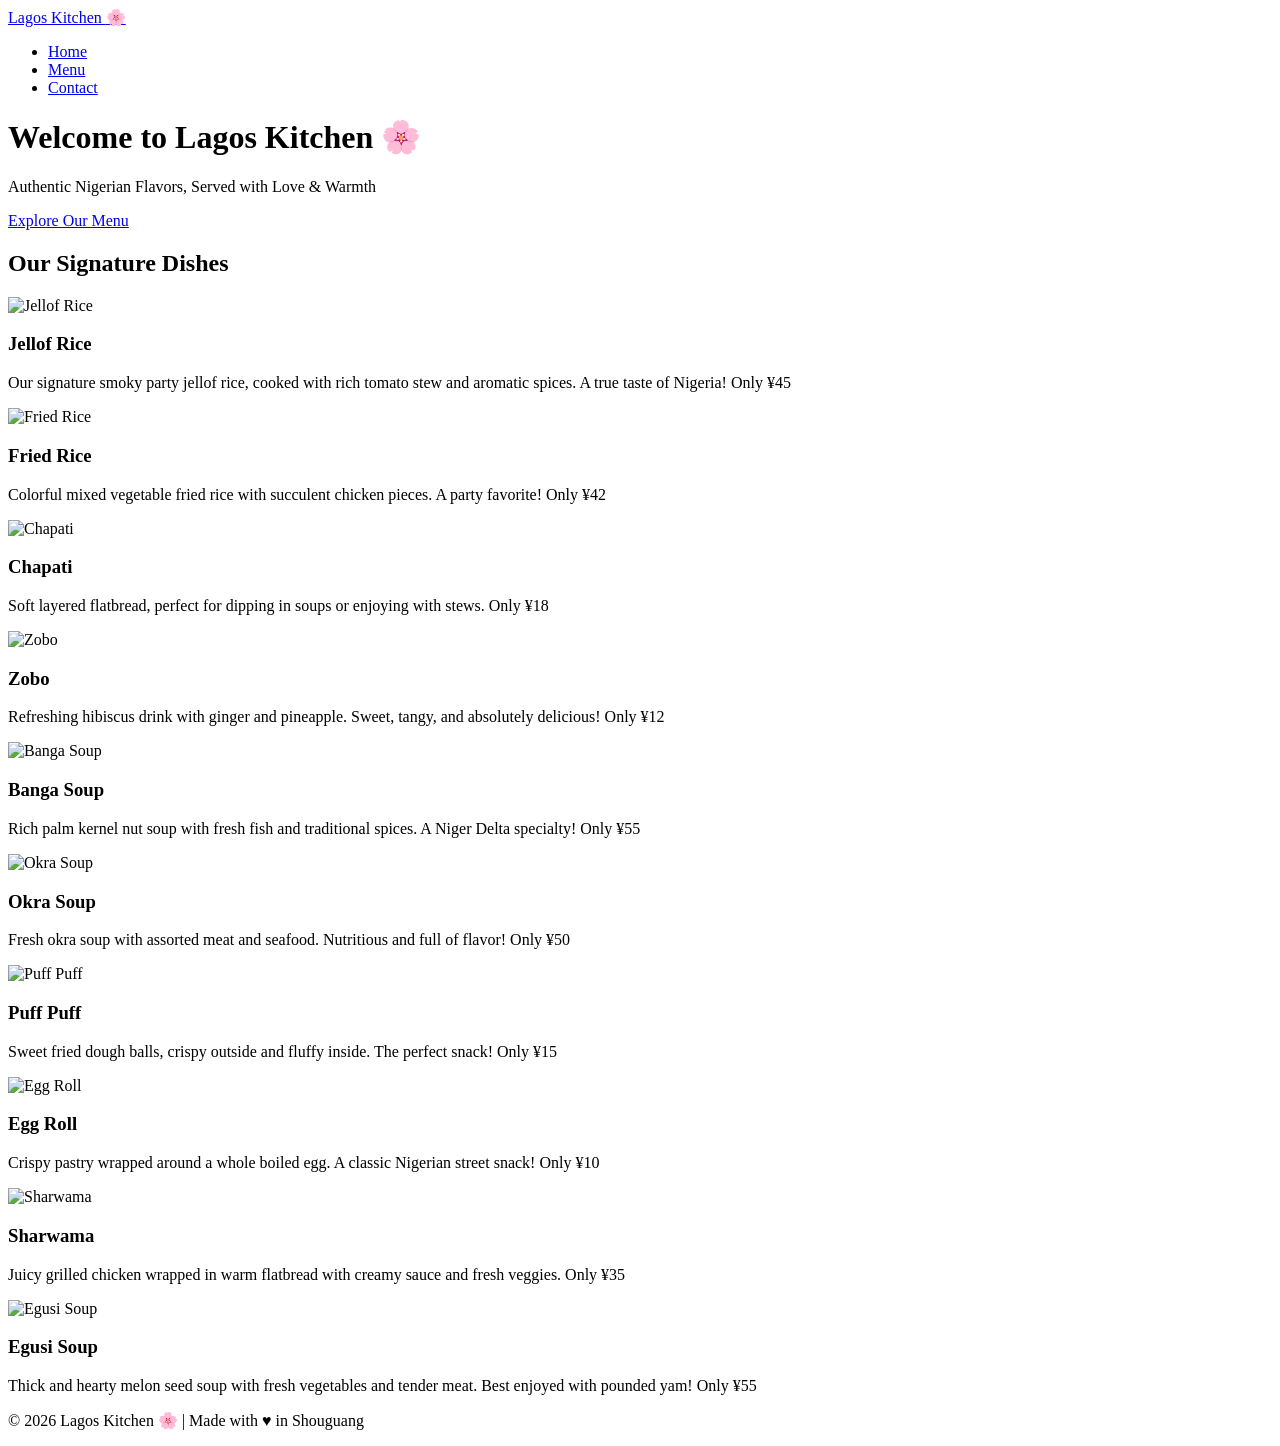
==== index.html @ d9ba74ca "index.html" ====
<!DOCTYPE html>
<html lang="en">
<head>
    <meta charset="UTF-8">
    <meta name="viewport" content="width=device-width, initial-scale=1.0">
    <title>Lagos Kitchen 🌸 | Home</title>
    <link rel="stylesheet" href="style.css">
</head>
<body>

    <nav class="navbar">
        <div class="nav-container">
            <a href="index.html" class="logo">Lagos Kitchen <span>🌸</span></a>
            <ul class="nav-links">
                <li><a href="index.html" class="active">Home</a></li>
                <li><a href="menu.html">Menu</a></li>
                <li><a href="contact.html">Contact</a></li>
            </ul>
        </div>
    </nav>

    <header class="hero">
        <div class="hero-content">
            <h1>Welcome to Lagos Kitchen 🌸</h1>
            <p>Authentic Nigerian Flavors, Served with Love & Warmth</p>
            <a href="menu.html" class="btn btn-primary">Explore Our Menu</a>
        </div>
    </header>

    <section class="section">
        <h2 class="section-title">Our Signature Dishes</h2>
        <div class="cards-grid">
            <div class="card">
                <div class="card-img"><img src="images/jollof.jpg" alt="Jellof Rice"></div>
                <div class="card-body">
                    <h3>Jellof Rice</h3>
                    <p>Our signature smoky party jellof rice, cooked with rich tomato stew and aromatic spices. A true taste of Nigeria! Only ¥45</p>
                </div>
            </div>
            <div class="card">
                <div class="card-img"><img src="images/fried-rice.jpg" alt="Fried Rice"></div>
                <div class="card-body">
                    <h3>Fried Rice</h3>
                    <p>Colorful mixed vegetable fried rice with succulent chicken pieces. A party favorite! Only ¥42</p>
                </div>
            </div>
            <div class="card">
                <div class="card-img"><img src="images/chapati.jpg" alt="Chapati"></div>
                <div class="card-body">
                    <h3>Chapati</h3>
                    <p>Soft layered flatbread, perfect for dipping in soups or enjoying with stews. Only ¥18</p>
                </div>
            </div>
            <div class="card">
                <div class="card-img"><img src="images/zobo.jpg" alt="Zobo"></div>
                <div class="card-body">
                    <h3>Zobo</h3>
                    <p>Refreshing hibiscus drink with ginger and pineapple. Sweet, tangy, and absolutely delicious! Only ¥12</p>
                </div>
            </div>
            <div class="card">
                <div class="card-img"><img src="images/banga.jpg" alt="Banga Soup"></div>
                <div class="card-body">
                    <h3>Banga Soup</h3>
                    <p>Rich palm kernel nut soup with fresh fish and traditional spices. A Niger Delta specialty! Only ¥55</p>
                </div>
            </div>
            <div class="card">
                <div class="card-img"><img src="images/okra.jpg" alt="Okra Soup"></div>
                <div class="card-body">
                    <h3>Okra Soup</h3>
                    <p>Fresh okra soup with assorted meat and seafood. Nutritious and full of flavor! Only ¥50</p>
                </div>
            </div>
            <div class="card">
                <div class="card-img"><img src="images/puff-puff.jpg" alt="Puff Puff"></div>
                <div class="card-body">
                    <h3>Puff Puff</h3>
                    <p>Sweet fried dough balls, crispy outside and fluffy inside. The perfect snack! Only ¥15</p>
                </div>
            </div>
            <div class="card">
                <div class="card-img"><img src="images/egg-roll.jpg" alt="Egg Roll"></div>
                <div class="card-body">
                    <h3>Egg Roll</h3>
                    <p>Crispy pastry wrapped around a whole boiled egg. A classic Nigerian street snack! Only ¥10</p>
                </div>
            </div>
            <div class="card">
                <div class="card-img"><img src="images/shawarma.jpg" alt="Sharwama"></div>
                <div class="card-body">
                    <h3>Sharwama</h3>
                    <p>Juicy grilled chicken wrapped in warm flatbread with creamy sauce and fresh veggies. Only ¥35</p>
                </div>
            </div>
            <div class="card">
                <div class="card-img"><img src="images/egusi.jpg" alt="Egusi Soup"></div>
                <div class="card-body">
                    <h3>Egusi Soup</h3>
                    <p>Thick and hearty melon seed soup with fresh vegetables and tender meat. Best enjoyed with pounded yam! Only ¥55</p>
                </div>
            </div>
        </div>
    </section>

    <footer class="footer">
        <p>© 2026 Lagos Kitchen 🌸 | Made with <span class="heart">♥</span> in Shouguang</p>
    </footer>

</body>
</html>
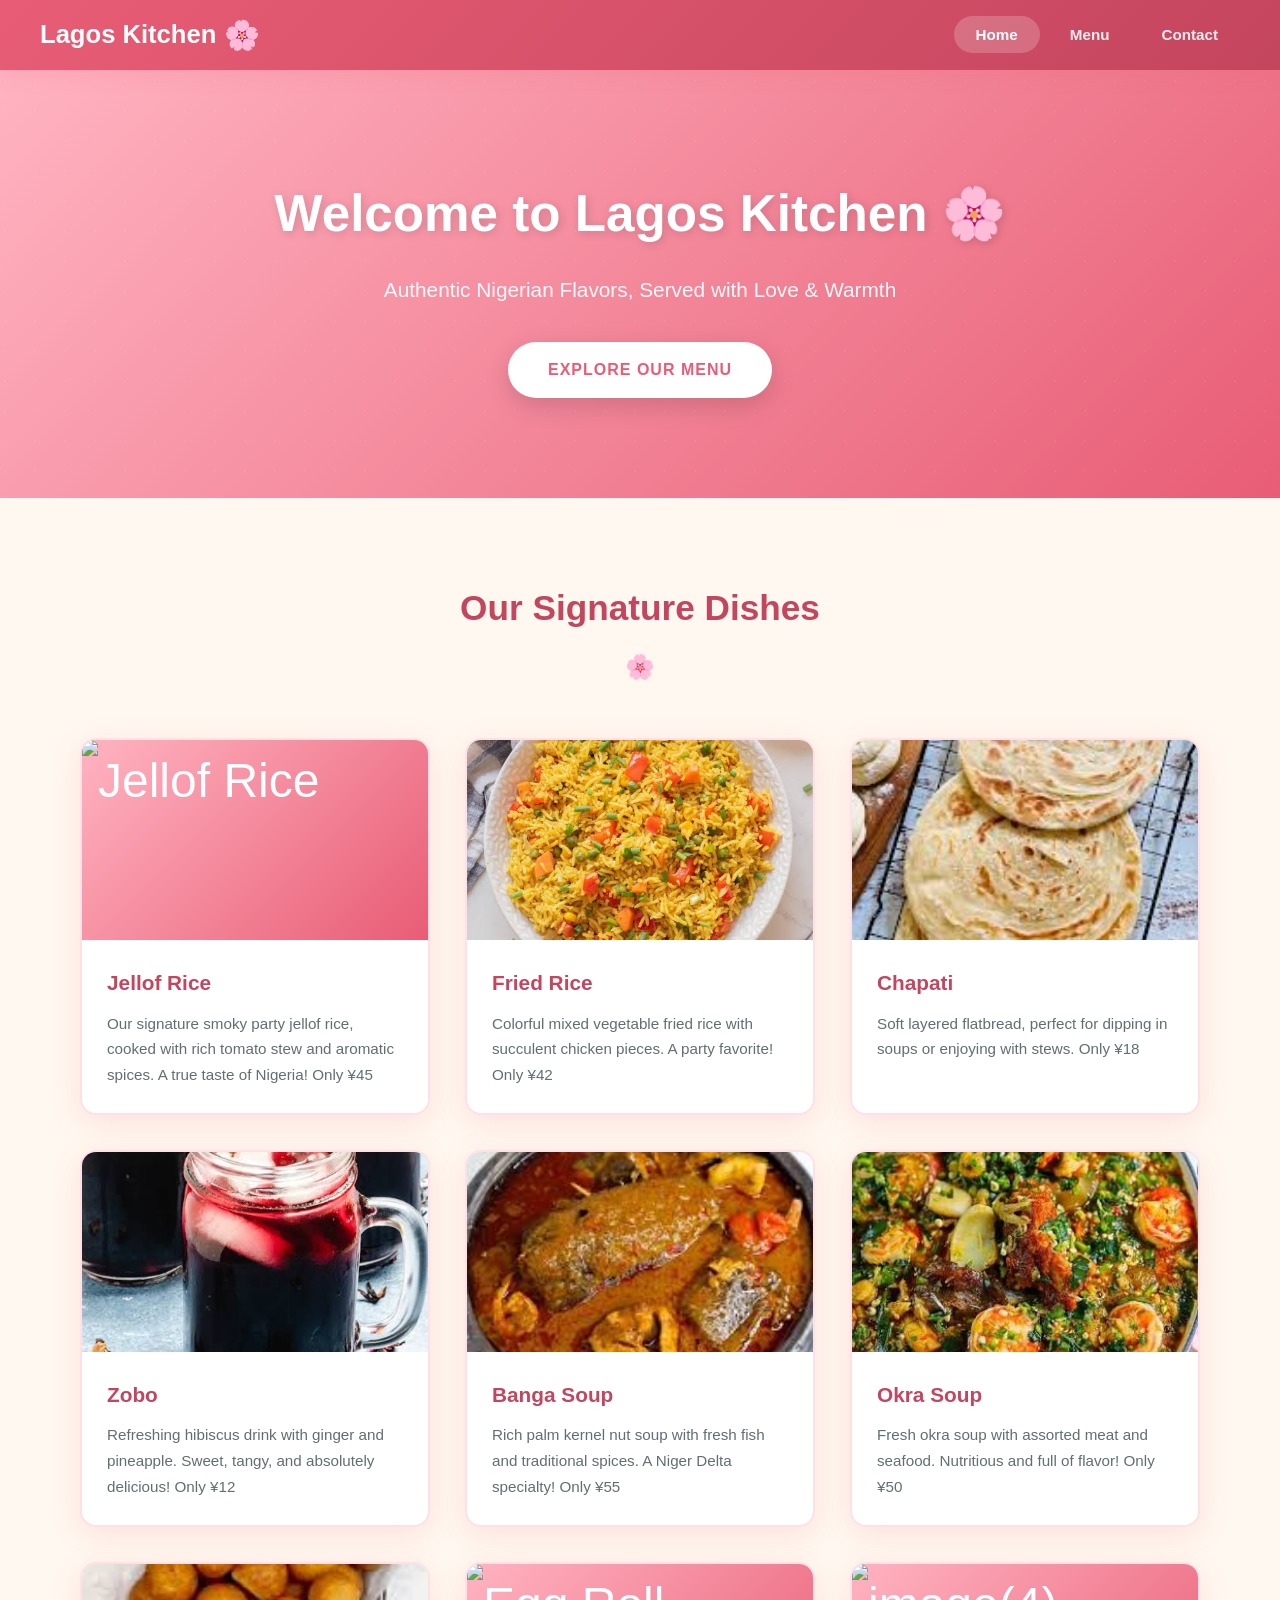
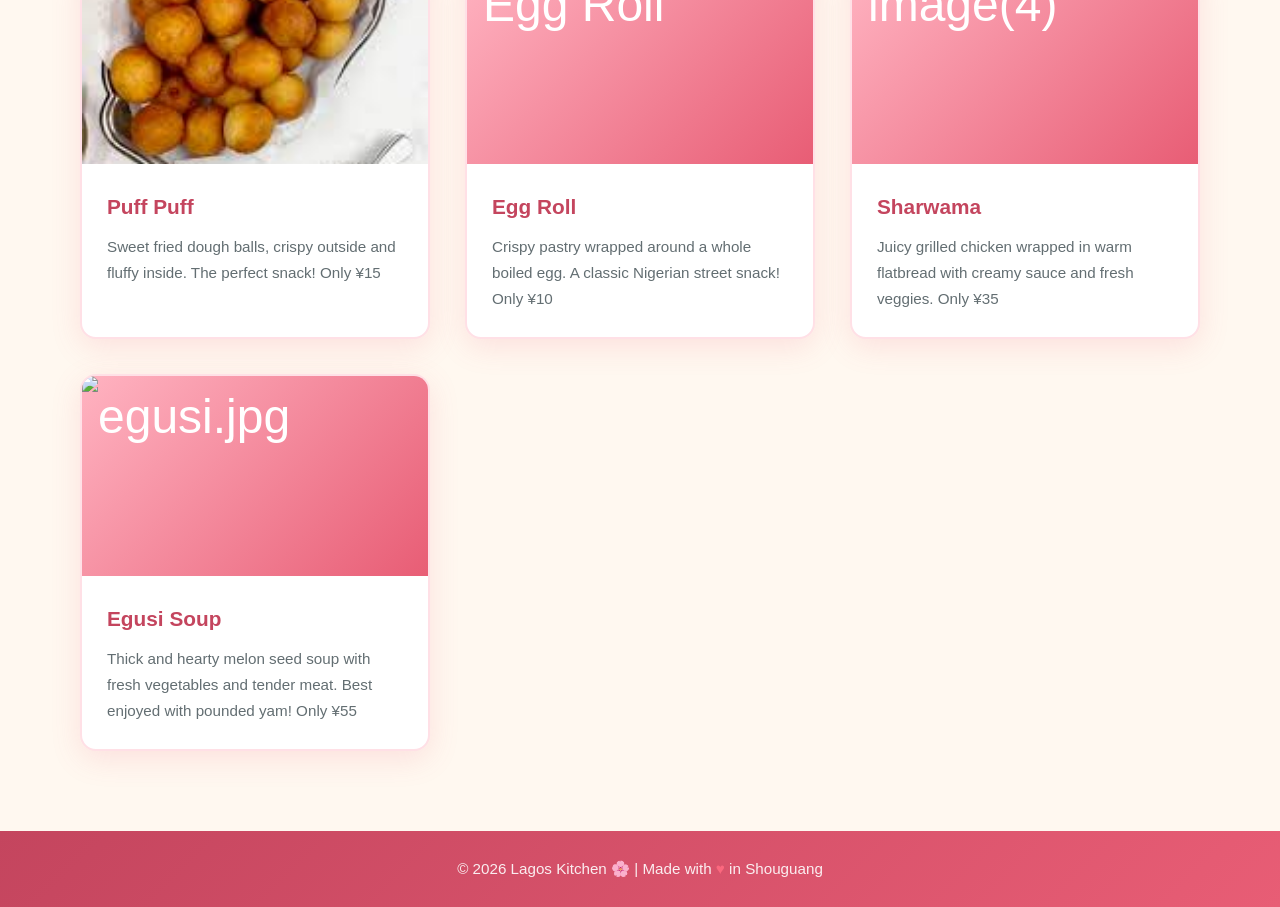
==== commit 68e7b00a: "index.html" ====
--- a/index.html
+++ b/index.html
@@ -31,70 +31,70 @@
         <h2 class="section-title">Our Signature Dishes</h2>
         <div class="cards-grid">
             <div class="card">
-                <div class="card-img"><img src="images/jollof.jpg" alt="Jellof Rice"></div>
+                <div class="card-img"><img src="jellof%20.jpg" alt="Jellof Rice"></div>
                 <div class="card-body">
                     <h3>Jellof Rice</h3>
                     <p>Our signature smoky party jellof rice, cooked with rich tomato stew and aromatic spices. A true taste of Nigeria! Only ¥45</p>
                 </div>
             </div>
             <div class="card">
-                <div class="card-img"><img src="images/fried-rice.jpg" alt="Fried Rice"></div>
+                <div class="card-img"><img src="fried%20rice.jpg" alt="Fried Rice"></div>
                 <div class="card-body">
                     <h3>Fried Rice</h3>
                     <p>Colorful mixed vegetable fried rice with succulent chicken pieces. A party favorite! Only ¥42</p>
                 </div>
             </div>
             <div class="card">
-                <div class="card-img"><img src="images/chapati.jpg" alt="Chapati"></div>
+                <div class="card-img"><img src="chapati.jpg" alt="Chapati"></div>
                 <div class="card-body">
                     <h3>Chapati</h3>
                     <p>Soft layered flatbread, perfect for dipping in soups or enjoying with stews. Only ¥18</p>
                 </div>
             </div>
             <div class="card">
-                <div class="card-img"><img src="images/zobo.jpg" alt="Zobo"></div>
+                <div class="card-img"><img src="zobo.jpg" alt="Zobo"></div>
                 <div class="card-body">
                     <h3>Zobo</h3>
                     <p>Refreshing hibiscus drink with ginger and pineapple. Sweet, tangy, and absolutely delicious! Only ¥12</p>
                 </div>
             </div>
             <div class="card">
-                <div class="card-img"><img src="images/banga.jpg" alt="Banga Soup"></div>
+                <div class="card-img"><img src="banga.jpg" alt="Banga Soup"></div>
                 <div class="card-body">
                     <h3>Banga Soup</h3>
                     <p>Rich palm kernel nut soup with fresh fish and traditional spices. A Niger Delta specialty! Only ¥55</p>
                 </div>
             </div>
             <div class="card">
-                <div class="card-img"><img src="images/okra.jpg" alt="Okra Soup"></div>
+                <div class="card-img"><img src="okra%20soup.jpg" alt="Okra Soup"></div>
                 <div class="card-body">
                     <h3>Okra Soup</h3>
                     <p>Fresh okra soup with assorted meat and seafood. Nutritious and full of flavor! Only ¥50</p>
                 </div>
             </div>
             <div class="card">
-                <div class="card-img"><img src="images/puff-puff.jpg" alt="Puff Puff"></div>
+                <div class="card-img"><img src="puffpuff.jpg" alt="Puff Puff"></div>
                 <div class="card-body">
                     <h3>Puff Puff</h3>
                     <p>Sweet fried dough balls, crispy outside and fluffy inside. The perfect snack! Only ¥15</p>
                 </div>
             </div>
             <div class="card">
-                <div class="card-img"><img src="images/egg-roll.jpg" alt="Egg Roll"></div>
+                <div class="card-img"><img src="2Q=(2).jpg" alt="Egg Roll"></div>
                 <div class="card-body">
                     <h3>Egg Roll</h3>
                     <p>Crispy pastry wrapped around a whole boiled egg. A classic Nigerian street snack! Only ¥10</p>
                 </div>
             </div>
             <div class="card">
-                <div class="card-img"><img src="images/shawarma.jpg" alt="Sharwama"></div>
+                <div class="card-img"><img src="images/shawarma.jpg" alt="image(4)"></div>
                 <div class="card-body">
                     <h3>Sharwama</h3>
                     <p>Juicy grilled chicken wrapped in warm flatbread with creamy sauce and fresh veggies. Only ¥35</p>
                 </div>
             </div>
             <div class="card">
-                <div class="card-img"><img src="images/egusi.jpg" alt="Egusi Soup"></div>
+                <div class="card-img"><img src="images/egusi.jpg" alt="egusi.jpg"></div>
                 <div class="card-body">
                     <h3>Egusi Soup</h3>
                     <p>Thick and hearty melon seed soup with fresh vegetables and tender meat. Best enjoyed with pounded yam! Only ¥55</p>
--- a/style.css
+++ b/style.css
@@ -0,0 +1,605 @@
+:root {
+    --primary: #e85d75;
+    --primary-light: #ffb3c1;
+    --primary-dark: #c4455e;
+    --secondary: #ff9f43;
+    --accent: #6c5ce7;
+    --bg-cream: #fff8f0;
+    --bg-white: #ffffff;
+    --text-dark: #2d3436;
+    --text-muted: #636e72;
+    --border: #ffe0e6;
+    --shadow: rgba(232, 93, 117, 0.15);
+    --radius: 16px;
+    --radius-sm: 10px;
+    --transition: all 0.3s ease;
+}
+
+* {
+    margin: 0;
+    padding: 0;
+    box-sizing: border-box;
+}
+
+body {
+    font-family: 'Segoe UI', Tahoma, Geneva, Verdana, sans-serif;
+    background-color: var(--bg-cream);
+    color: var(--text-dark);
+    line-height: 1.7;
+    min-height: 100vh;
+    display: flex;
+    flex-direction: column;
+}
+
+a {
+    text-decoration: none;
+    color: inherit;
+    transition: var(--transition);
+}
+
+img {
+    max-width: 100%;
+    display: block;
+    border-radius: var(--radius-sm);
+}
+
+/* Navigation */
+.navbar {
+    background: linear-gradient(135deg, var(--primary) 0%, var(--primary-dark) 100%);
+    padding: 0 40px;
+    box-shadow: 0 4px 20px var(--shadow);
+    position: sticky;
+    top: 0;
+    z-index: 1000;
+}
+
+.nav-container {
+    max-width: 1200px;
+    margin: 0 auto;
+    display: flex;
+    justify-content: space-between;
+    align-items: center;
+    height: 70px;
+}
+
+.logo {
+    font-size: 1.6rem;
+    font-weight: 800;
+    color: #fff;
+    display: flex;
+    align-items: center;
+    gap: 8px;
+}
+
+.logo span {
+    font-size: 1.8rem;
+}
+
+.nav-links {
+    display: flex;
+    list-style: none;
+    gap: 8px;
+}
+
+.nav-links a {
+    color: rgba(255,255,255,0.9);
+    font-weight: 600;
+    padding: 10px 22px;
+    border-radius: 50px;
+    font-size: 0.95rem;
+    transition: var(--transition);
+}
+
+.nav-links a:hover,
+.nav-links a.active {
+    background: rgba(255,255,255,0.2);
+    color: #fff;
+    transform: translateY(-2px);
+}
+
+/* Hero */
+.hero {
+    background: linear-gradient(135deg, var(--primary-light) 0%, var(--primary) 100%);
+    padding: 100px 40px;
+    text-align: center;
+    color: #fff;
+    position: relative;
+    overflow: hidden;
+}
+
+.hero::before {
+    content: "";
+    position: absolute;
+    top: -50%;
+    left: -50%;
+    width: 200%;
+    height: 200%;
+    background: radial-gradient(circle, rgba(255,255,255,0.1) 1px, transparent 1px);
+    background-size: 30px 30px;
+    opacity: 0.5;
+}
+
+.hero-content {
+    position: relative;
+    z-index: 1;
+    max-width: 800px;
+    margin: 0 auto;
+}
+
+.hero h1 {
+    font-size: 3.2rem;
+    font-weight: 800;
+    margin-bottom: 15px;
+    text-shadow: 2px 2px 10px rgba(0,0,0,0.15);
+}
+
+.hero p {
+    font-size: 1.3rem;
+    margin-bottom: 35px;
+    opacity: 0.95;
+}
+
+.btn {
+    display: inline-block;
+    padding: 14px 40px;
+    border-radius: 50px;
+    font-weight: 700;
+    font-size: 1rem;
+    cursor: pointer;
+    border: none;
+    transition: var(--transition);
+    text-transform: uppercase;
+    letter-spacing: 1px;
+}
+
+.btn-primary {
+    background: #fff;
+    color: var(--primary);
+    box-shadow: 0 8px 25px rgba(0,0,0,0.15);
+}
+
+.btn-primary:hover {
+    transform: translateY(-4px) scale(1.05);
+    box-shadow: 0 12px 35px rgba(0,0,0,0.2);
+}
+
+.btn-submit {
+    background: linear-gradient(135deg, var(--primary), var(--primary-dark));
+    color: #fff;
+    box-shadow: 0 6px 20px var(--shadow);
+}
+
+.btn-submit:hover {
+    transform: translateY(-3px);
+    box-shadow: 0 10px 30px var(--shadow);
+}
+
+/* Cards */
+.section {
+    padding: 80px 40px;
+    max-width: 1200px;
+    margin: 0 auto;
+    width: 100%;
+}
+
+.section-title {
+    text-align: center;
+    font-size: 2.2rem;
+    color: var(--primary-dark);
+    margin-bottom: 50px;
+    position: relative;
+}
+
+.section-title::after {
+    content: "🌸";
+    display: block;
+    font-size: 1.5rem;
+    margin-top: 10px;
+}
+
+.cards-grid {
+    display: grid;
+    grid-template-columns: repeat(auto-fit, minmax(280px, 1fr));
+    gap: 35px;
+}
+
+.card {
+    background: var(--bg-white);
+    border-radius: var(--radius);
+    overflow: hidden;
+    box-shadow: 0 8px 30px var(--shadow);
+    transition: var(--transition);
+    border: 2px solid var(--border);
+}
+
+.card:hover {
+    transform: translateY(-10px);
+    box-shadow: 0 15px 45px var(--shadow);
+}
+
+.card-img {
+    height: 200px;
+    background: linear-gradient(135deg, var(--primary-light), var(--primary));
+    display: flex;
+    align-items: center;
+    justify-content: center;
+    font-size: 3rem;
+    color: #fff;
+    position: relative;
+    overflow: hidden;
+}
+
+.card-img img {
+    width: 100%;
+    height: 100%;
+    object-fit: cover;
+    border-radius: 0;
+}
+
+.card-body {
+    padding: 25px;
+}
+
+.card-body h3 {
+    font-size: 1.3rem;
+    color: var(--primary-dark);
+    margin-bottom: 10px;
+}
+
+.card-body p {
+    color: var(--text-muted);
+    font-size: 0.95rem;
+}
+
+/* Menu Layout */
+.menu-layout {
+    display: flex;
+    gap: 30px;
+    max-width: 1200px;
+    margin: 0 auto;
+    padding: 40px;
+    flex: 1;
+}
+
+.sidebar {
+    width: 220px;
+    background: var(--bg-white);
+    border-radius: var(--radius);
+    padding: 25px;
+    box-shadow: 0 8px 30px var(--shadow);
+    border: 2px solid var(--border);
+    height: fit-content;
+    position: sticky;
+    top: 90px;
+}
+
+.sidebar h3 {
+    color: var(--primary-dark);
+    margin-bottom: 20px;
+    font-size: 1.2rem;
+    padding-bottom: 10px;
+    border-bottom: 2px dashed var(--primary-light);
+}
+
+.sidebar ul {
+    list-style: none;
+}
+
+.sidebar li {
+    margin-bottom: 12px;
+}
+
+.sidebar a {
+    display: block;
+    padding: 10px 16px;
+    border-radius: var(--radius-sm);
+    color: var(--text-muted);
+    font-weight: 500;
+    transition: var(--transition);
+}
+
+.sidebar a:hover {
+    background: var(--primary-light);
+    color: var(--primary-dark);
+    transform: translateX(5px);
+}
+
+.main-content {
+    flex: 1;
+}
+
+.content-block {
+    background: var(--bg-white);
+    border-radius: var(--radius);
+    padding: 35px;
+    margin-bottom: 30px;
+    box-shadow: 0 8px 30px var(--shadow);
+    border: 2px solid var(--border);
+}
+
+.mixed-layout {
+    display: flex;
+    align-items: center;
+    gap: 30px;
+}
+
+.mixed-layout.reverse {
+    flex-direction: row-reverse;
+}
+
+.mixed-layout .text {
+    flex: 1;
+}
+
+.mixed-layout .text h2 {
+    color: var(--primary-dark);
+    margin-bottom: 15px;
+    font-size: 1.5rem;
+}
+
+.mixed-layout .text p {
+    color: var(--text-muted);
+    line-height: 1.8;
+}
+
+.mixed-layout .image-box {
+    width: 280px;
+    height: 200px;
+    background: linear-gradient(135deg, var(--primary-light), var(--secondary));
+    border-radius: var(--radius-sm);
+    display: flex;
+    align-items: center;
+    justify-content: center;
+    font-size: 3rem;
+    flex-shrink: 0;
+    overflow: hidden;
+}
+
+.mixed-layout .image-box img {
+    width: 100%;
+    height: 100%;
+    object-fit: cover;
+    border-radius: var(--radius-sm);
+}
+
+/* Table */
+.table-wrapper {
+    overflow-x: auto;
+}
+
+table {
+    width: 100%;
+    border-collapse: collapse;
+    margin-top: 15px;
+    border-radius: var(--radius-sm);
+    overflow: hidden;
+}
+
+thead {
+    background: linear-gradient(135deg, var(--primary), var(--primary-dark));
+    color: #fff;
+}
+
+th, td {
+    padding: 16px 20px;
+    text-align: left;
+}
+
+th {
+    font-weight: 700;
+    font-size: 0.95rem;
+    text-transform: uppercase;
+    letter-spacing: 1px;
+}
+
+tbody tr {
+    border-bottom: 1px solid var(--border);
+    transition: var(--transition);
+}
+
+tbody tr:nth-child(even) {
+    background: #fff5f7;
+}
+
+tbody tr:hover {
+    background: var(--primary-light);
+}
+
+tbody td {
+    color: var(--text-dark);
+    font-weight: 500;
+}
+
+tbody td:last-child {
+    color: var(--primary-dark);
+    font-weight: 700;
+    font-size: 1.1rem;
+}
+
+/* Contact */
+.contact-section {
+    max-width: 800px;
+    margin: 0 auto;
+    padding: 60px 40px;
+    flex: 1;
+}
+
+.form-card {
+    background: var(--bg-white);
+    border-radius: var(--radius);
+    padding: 45px;
+    box-shadow: 0 10px 40px var(--shadow);
+    border: 2px solid var(--border);
+    margin-bottom: 40px;
+}
+
+.form-card h2 {
+    text-align: center;
+    color: var(--primary-dark);
+    margin-bottom: 35px;
+    font-size: 1.8rem;
+}
+
+.form-group {
+    margin-bottom: 24px;
+}
+
+.form-group label {
+    display: block;
+    margin-bottom: 8px;
+    font-weight: 600;
+    color: var(--text-dark);
+    font-size: 0.95rem;
+}
+
+.form-group input[type="text"],
+.form-group input[type="email"],
+.form-group select,
+.form-group textarea {
+    width: 100%;
+    padding: 14px 18px;
+    border: 2px solid var(--border);
+    border-radius: var(--radius-sm);
+    font-size: 1rem;
+    font-family: inherit;
+    transition: var(--transition);
+    background: var(--bg-cream);
+    color: var(--text-dark);
+}
+
+.form-group input:focus,
+.form-group select:focus,
+.form-group textarea:focus {
+    outline: none;
+    border-color: var(--primary);
+    box-shadow: 0 0 0 4px var(--shadow);
+    background: #fff;
+}
+
+.form-group textarea {
+    resize: vertical;
+    min-height: 120px;
+}
+
+.radio-group,
+.checkbox-group {
+    display: flex;
+    gap: 25px;
+    flex-wrap: wrap;
+    padding: 5px 0;
+}
+
+.radio-group label,
+.checkbox-group label {
+    display: flex;
+    align-items: center;
+    gap: 8px;
+    font-weight: 500;
+    cursor: pointer;
+    color: var(--text-muted);
+}
+
+.radio-group input,
+.checkbox-group input {
+    width: 18px;
+    height: 18px;
+    accent-color: var(--primary);
+    cursor: pointer;
+}
+
+.info-card {
+    background: linear-gradient(135deg, var(--primary-light) 0%, #fff 100%);
+    border-radius: var(--radius);
+    padding: 35px;
+    border: 2px solid var(--border);
+    box-shadow: 0 8px 30px var(--shadow);
+}
+
+.info-card h3 {
+    color: var(--primary-dark);
+    margin-bottom: 20px;
+    display: flex;
+    align-items: center;
+    gap: 10px;
+    font-size: 1.3rem;
+}
+
+.info-card p {
+    color: var(--text-muted);
+    margin-bottom: 12px;
+    padding-left: 32px;
+    font-size: 0.95rem;
+}
+
+.info-card p strong {
+    color: var(--text-dark);
+}
+
+/* Footer */
+.footer {
+    background: linear-gradient(135deg, var(--primary-dark) 0%, var(--primary) 100%);
+    color: #fff;
+    text-align: center;
+    padding: 25px 40px;
+    margin-top: auto;
+}
+
+.footer p {
+    font-size: 0.95rem;
+    opacity: 0.9;
+}
+
+.footer .heart {
+    color: #ff6b81;
+    animation: heartbeat 1.5s infinite;
+    display: inline-block;
+}
+
+@keyframes heartbeat {
+    0%, 100% { transform: scale(1); }
+    50% { transform: scale(1.2); }
+}
+
+/* Responsive */
+@media (max-width: 768px) {
+    .nav-container {
+        flex-direction: column;
+        height: auto;
+        padding: 15px 0;
+    }
+    
+    .nav-links {
+        margin-top: 10px;
+    }
+    
+    .hero h1 {
+        font-size: 2rem;
+    }
+    
+    .menu-layout {
+        flex-direction: column;
+        padding: 20px;
+    }
+    
+    .sidebar {
+        width: 100%;
+        position: static;
+    }
+    
+    .mixed-layout,
+    .mixed-layout.reverse {
+        flex-direction: column;
+    }
+    
+    .mixed-layout .image-box {
+        width: 100%;
+    }
+    
+    .contact-section {
+        padding: 30px 20px;
+    }
+    
+    .form-card {
+        padding: 25px;
+    }
+}
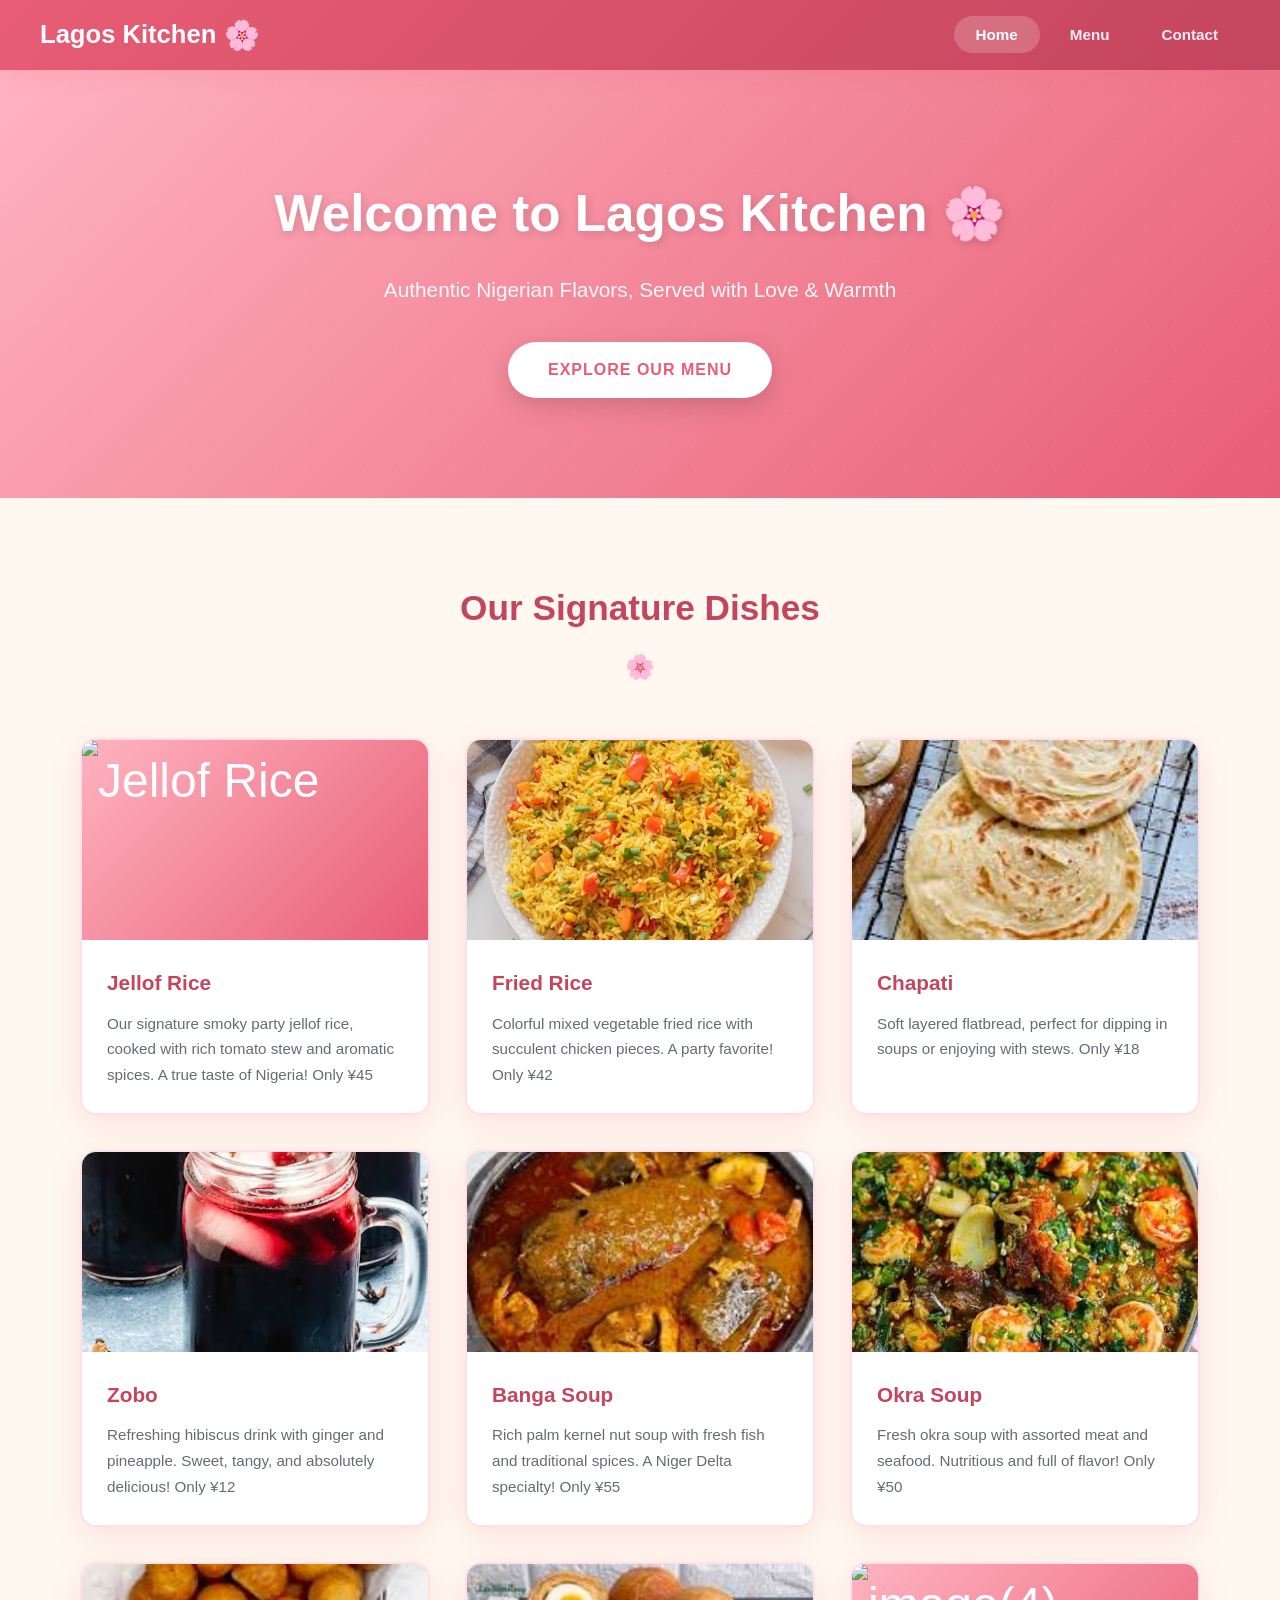
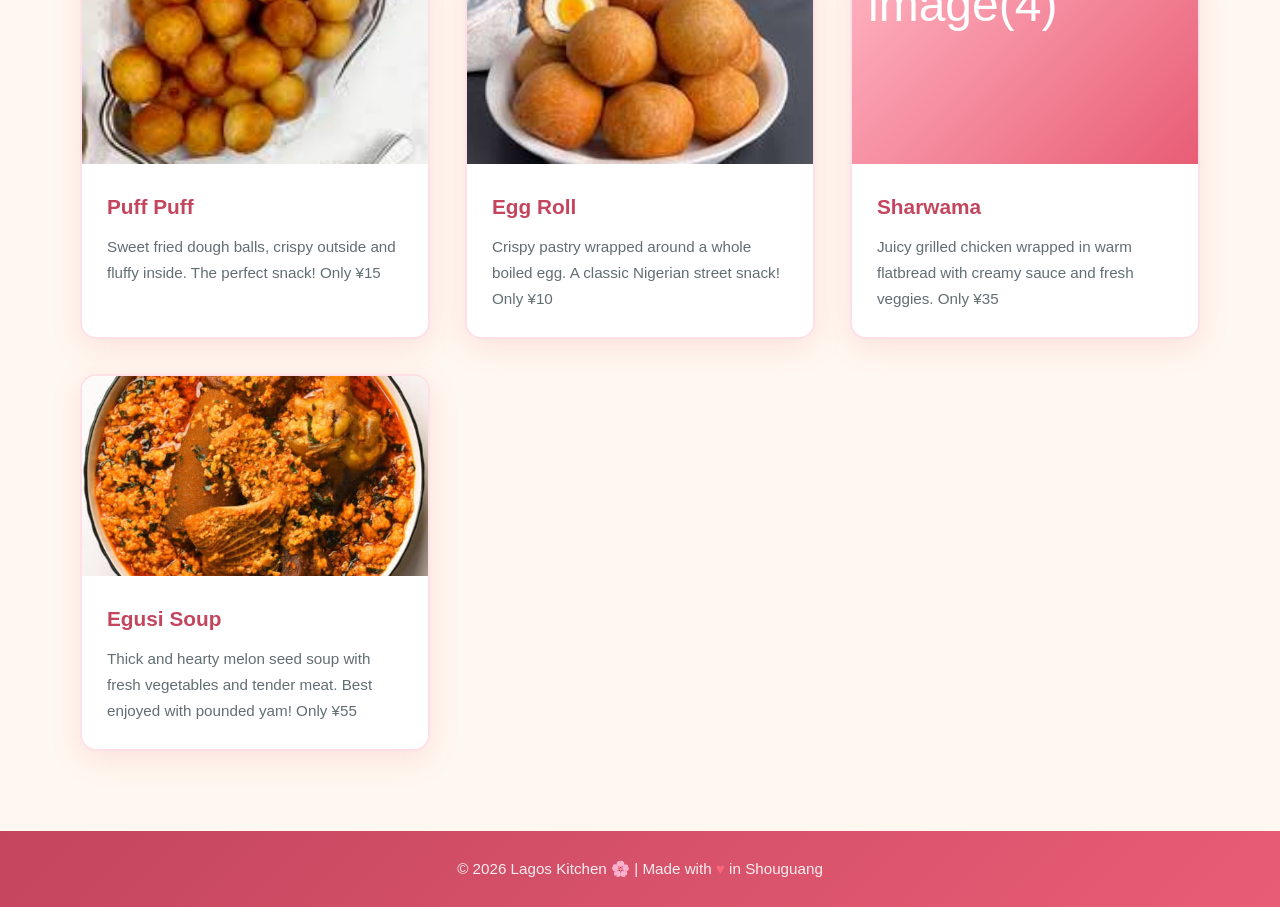
==== commit 66793a9c: "index.html" ====
--- a/index.html
+++ b/index.html
@@ -80,21 +80,21 @@
                 </div>
             </div>
             <div class="card">
-                <div class="card-img"><img src="2Q=(2).jpg" alt="Egg Roll"></div>
+                <div class="card-img"><img src="eggroll.jpg" alt="Egg Roll"></div>
                 <div class="card-body">
                     <h3>Egg Roll</h3>
                     <p>Crispy pastry wrapped around a whole boiled egg. A classic Nigerian street snack! Only ¥10</p>
                 </div>
             </div>
             <div class="card">
-                <div class="card-img"><img src="images/shawarma.jpg" alt="image(4)"></div>
+                <div class="card-img"><img src="shawarma.jpg" alt="image(4)"></div>
                 <div class="card-body">
                     <h3>Sharwama</h3>
                     <p>Juicy grilled chicken wrapped in warm flatbread with creamy sauce and fresh veggies. Only ¥35</p>
                 </div>
             </div>
             <div class="card">
-                <div class="card-img"><img src="images/egusi.jpg" alt="egusi.jpg"></div>
+                <div class="card-img"><img src="egusi.jpg" alt="egusi.jpg"></div>
                 <div class="card-body">
                     <h3>Egusi Soup</h3>
                     <p>Thick and hearty melon seed soup with fresh vegetables and tender meat. Best enjoyed with pounded yam! Only ¥55</p>
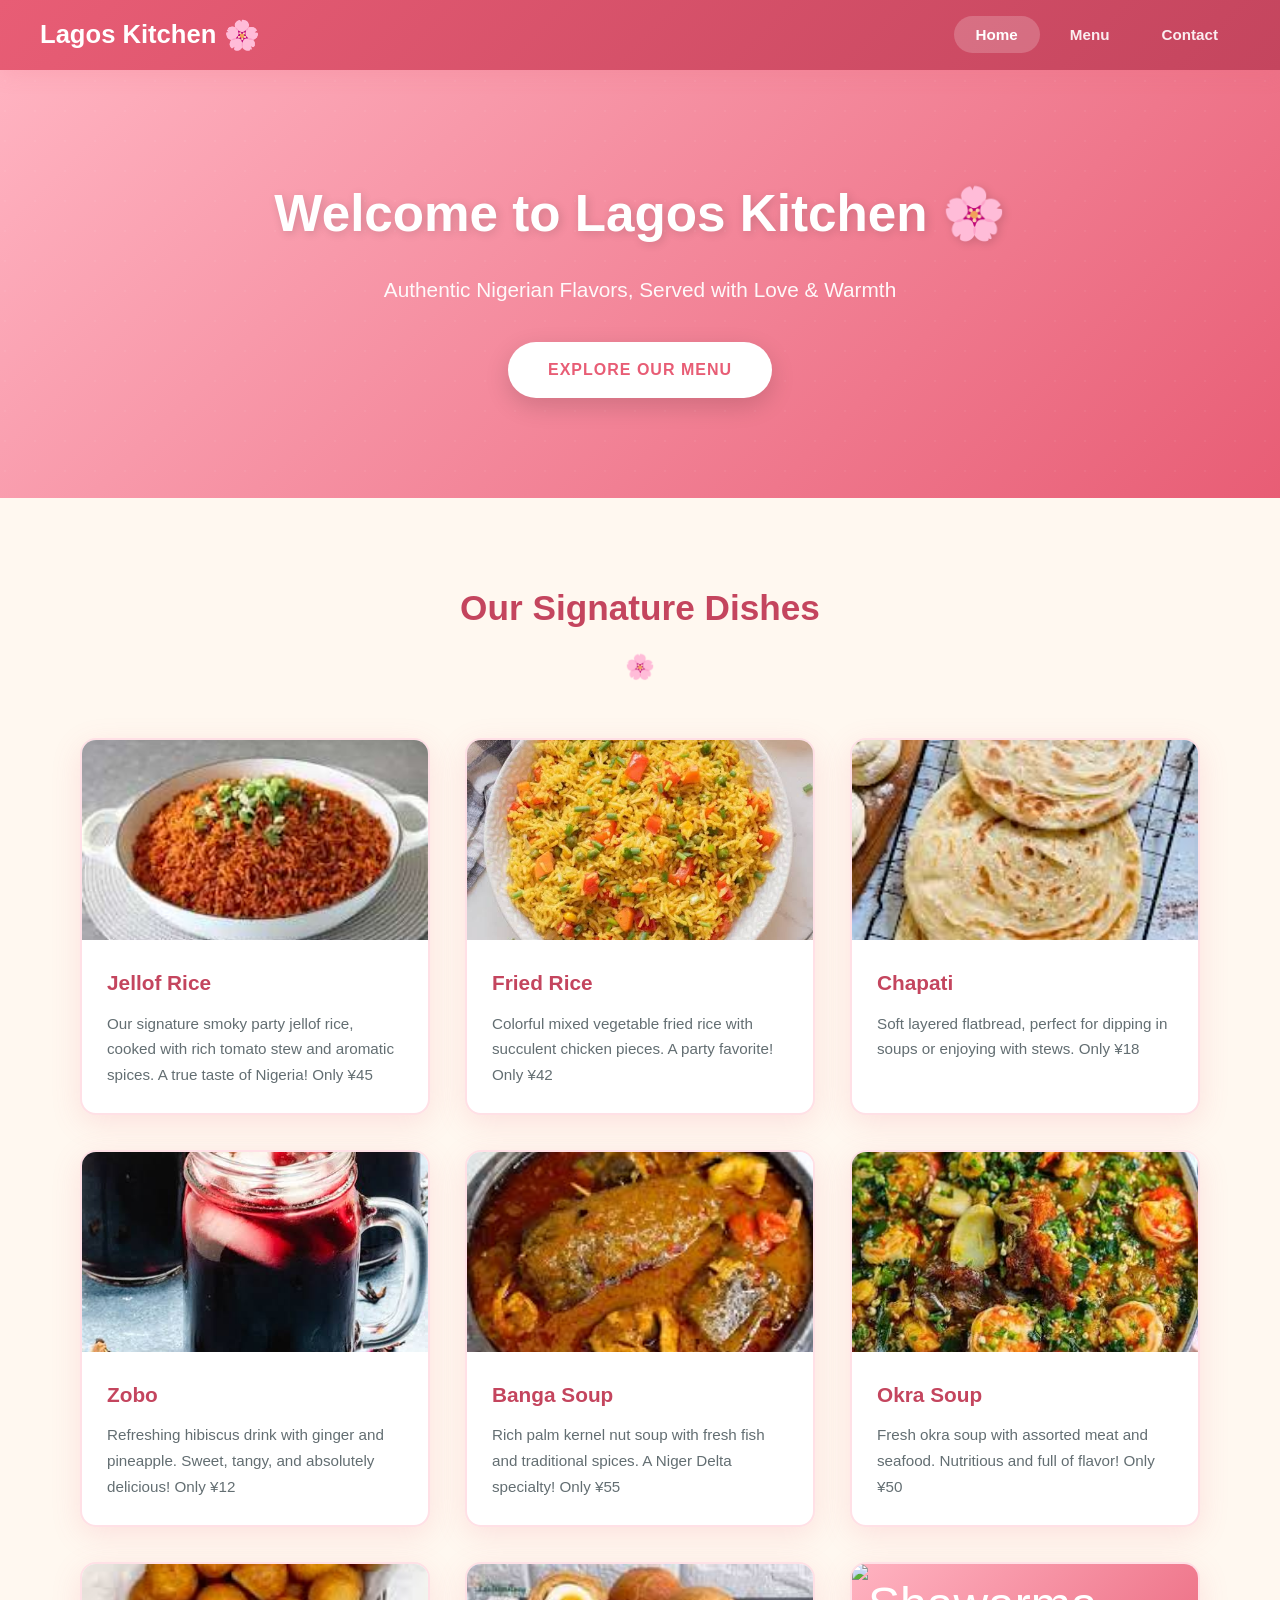
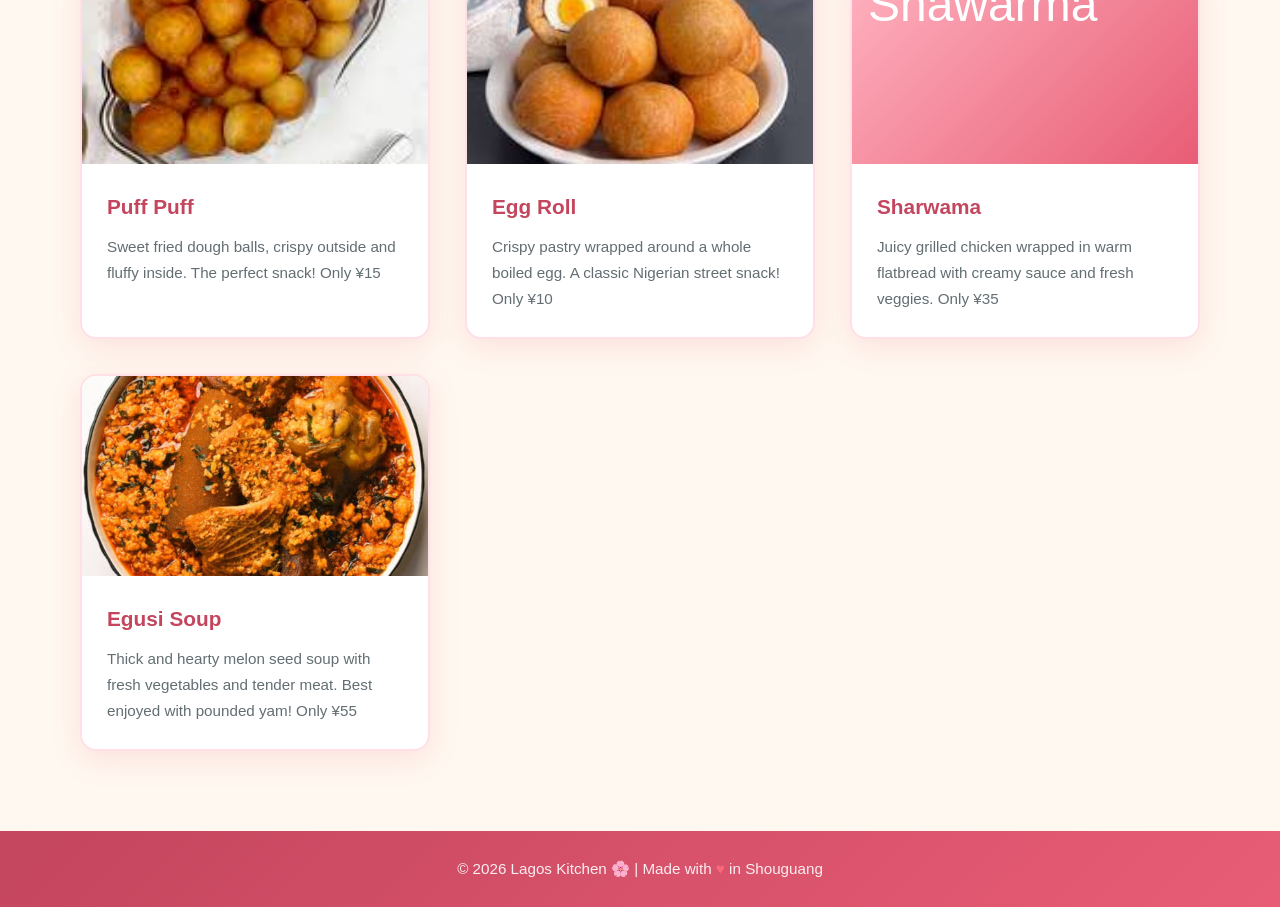
==== commit 9e23d65d: "index.html" ====
--- a/index.html
+++ b/index.html
@@ -31,7 +31,7 @@
         <h2 class="section-title">Our Signature Dishes</h2>
         <div class="cards-grid">
             <div class="card">
-                <div class="card-img"><img src="jellof%20.jpg" alt="Jellof Rice"></div>
+                <div class="card-img"><img src="jellofrice.jpg" alt="Jellof Rice"></div>
                 <div class="card-body">
                     <h3>Jellof Rice</h3>
                     <p>Our signature smoky party jellof rice, cooked with rich tomato stew and aromatic spices. A true taste of Nigeria! Only ¥45</p>
@@ -87,7 +87,7 @@
                 </div>
             </div>
             <div class="card">
-                <div class="card-img"><img src="shawarma.jpg" alt="image(4)"></div>
+                <div class="card-img"><img src="shawarma.jpg" alt="Shawarma"></div>
                 <div class="card-body">
                     <h3>Sharwama</h3>
                     <p>Juicy grilled chicken wrapped in warm flatbread with creamy sauce and fresh veggies. Only ¥35</p>
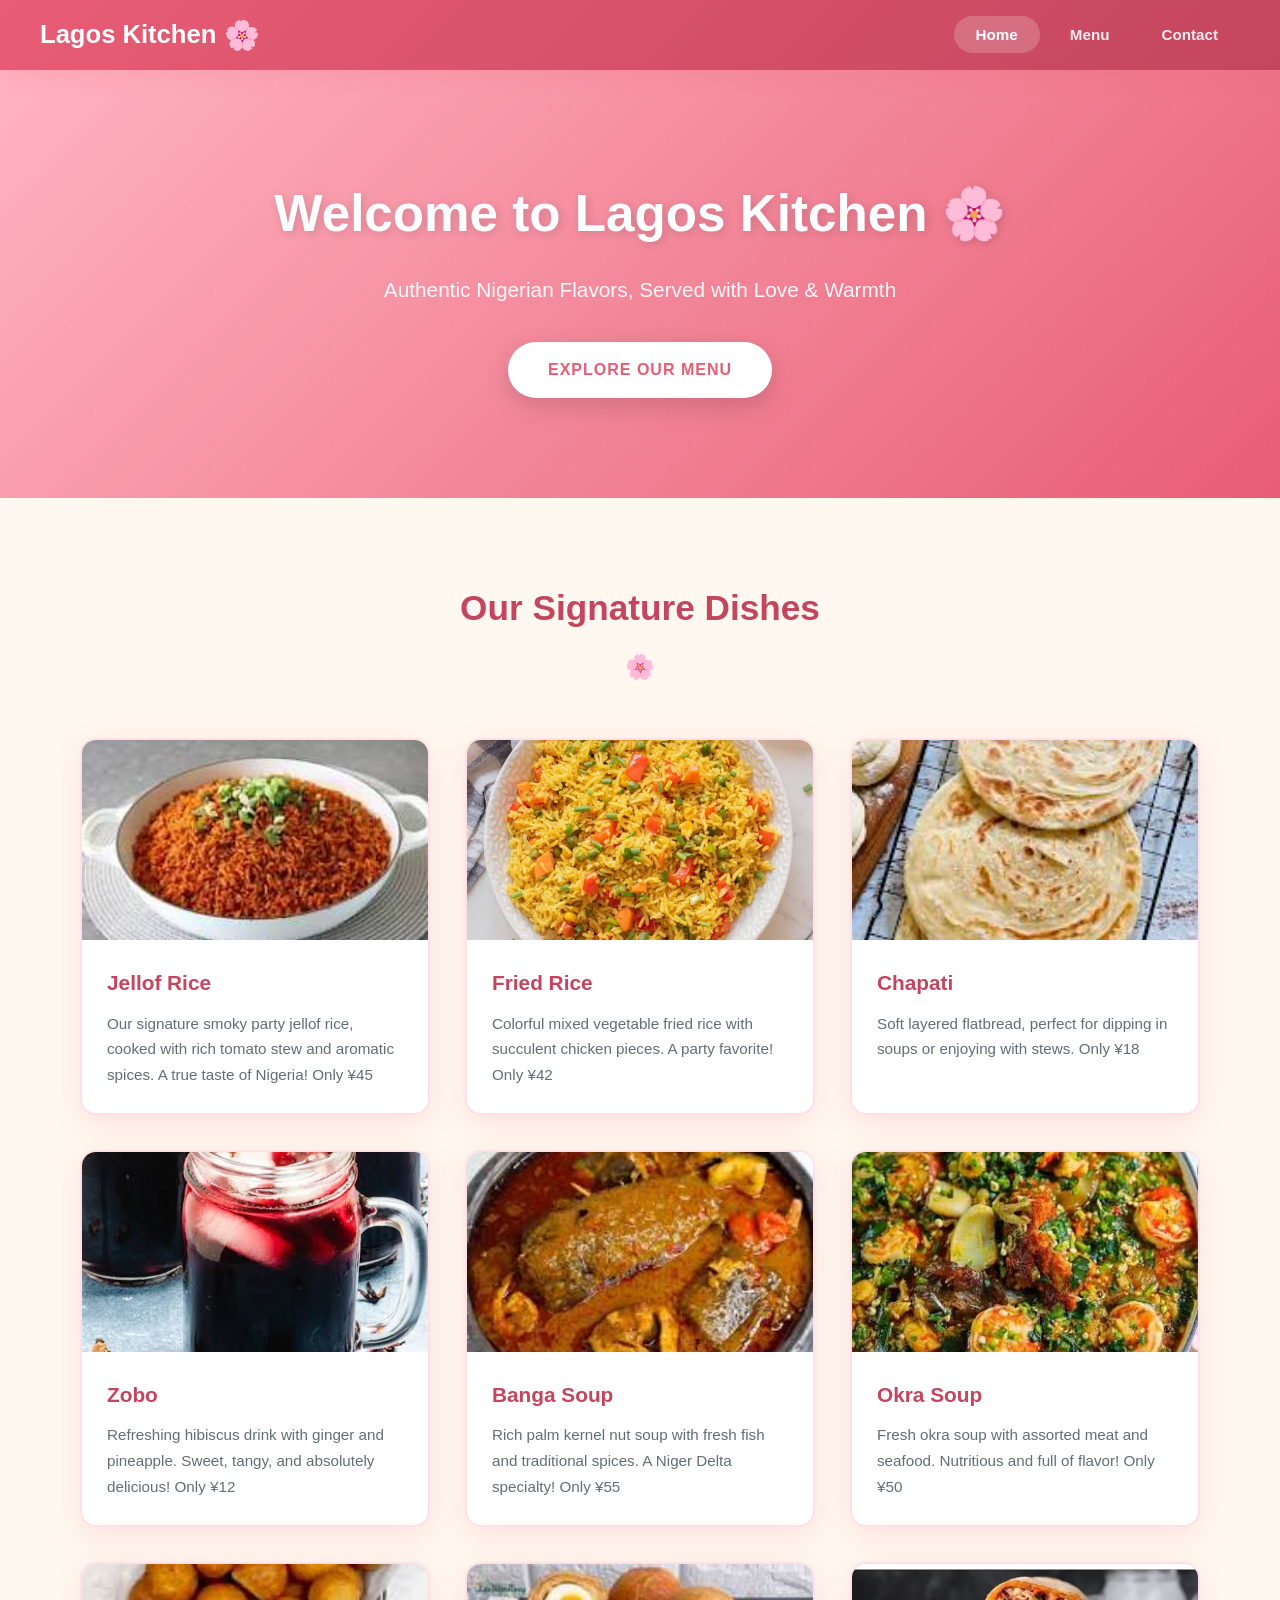
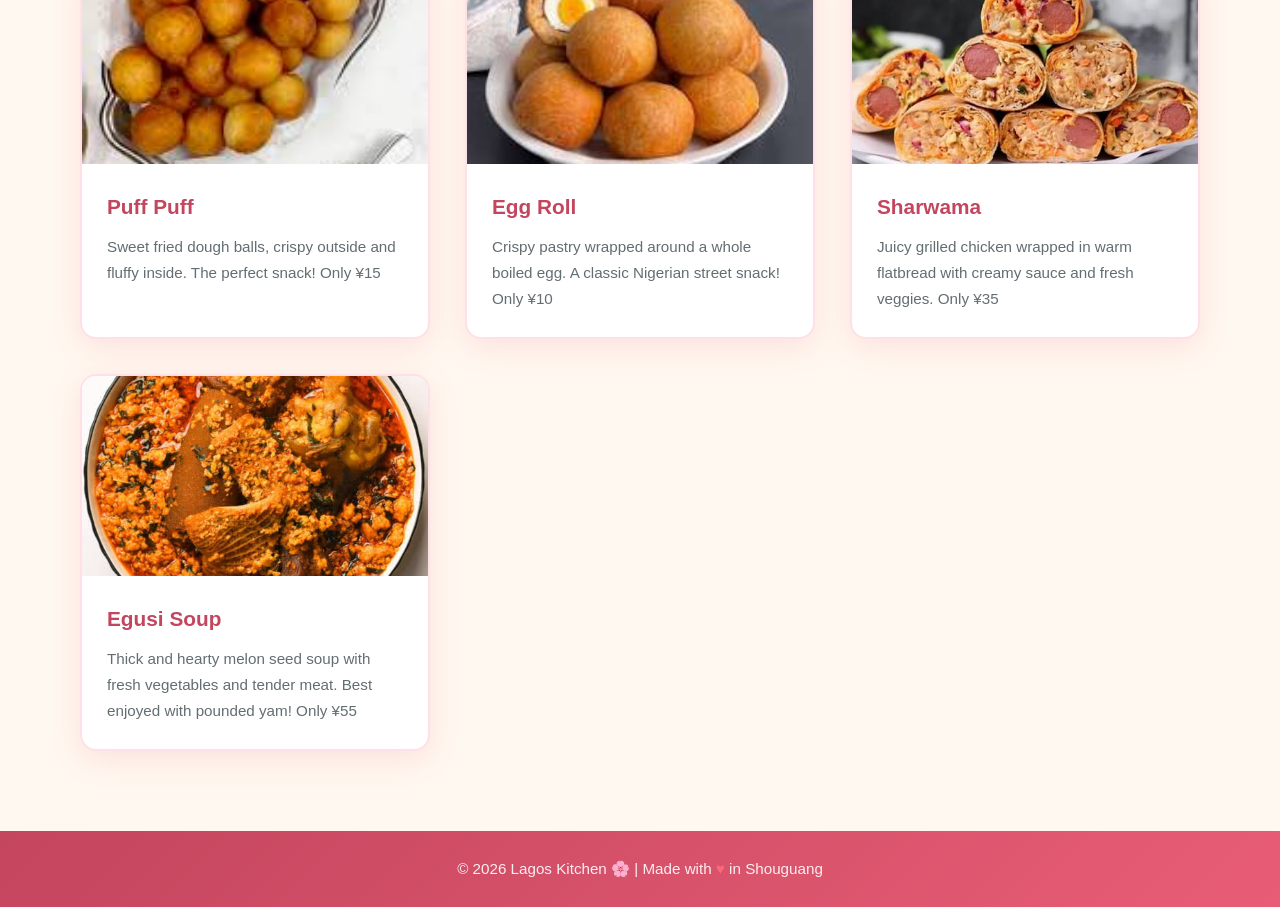
==== commit 5238988f: "index.html" ====
--- a/index.html
+++ b/index.html
@@ -31,7 +31,7 @@
         <h2 class="section-title">Our Signature Dishes</h2>
         <div class="cards-grid">
             <div class="card">
-                <div class="card-img"><img src="jellofrice.jpg" alt="Jellof Rice"></div>
+                <div class="card-img"><img src="jellof%20rice.jpg" alt="Jellof Rice"></div>
                 <div class="card-body">
                     <h3>Jellof Rice</h3>
                     <p>Our signature smoky party jellof rice, cooked with rich tomato stew and aromatic spices. A true taste of Nigeria! Only ¥45</p>
@@ -87,7 +87,7 @@
                 </div>
             </div>
             <div class="card">
-                <div class="card-img"><img src="shawarma.jpg" alt="Shawarma"></div>
+                <div class="card-img"><img src="shawama.jpg" alt="Shawama"></div>
                 <div class="card-body">
                     <h3>Sharwama</h3>
                     <p>Juicy grilled chicken wrapped in warm flatbread with creamy sauce and fresh veggies. Only ¥35</p>
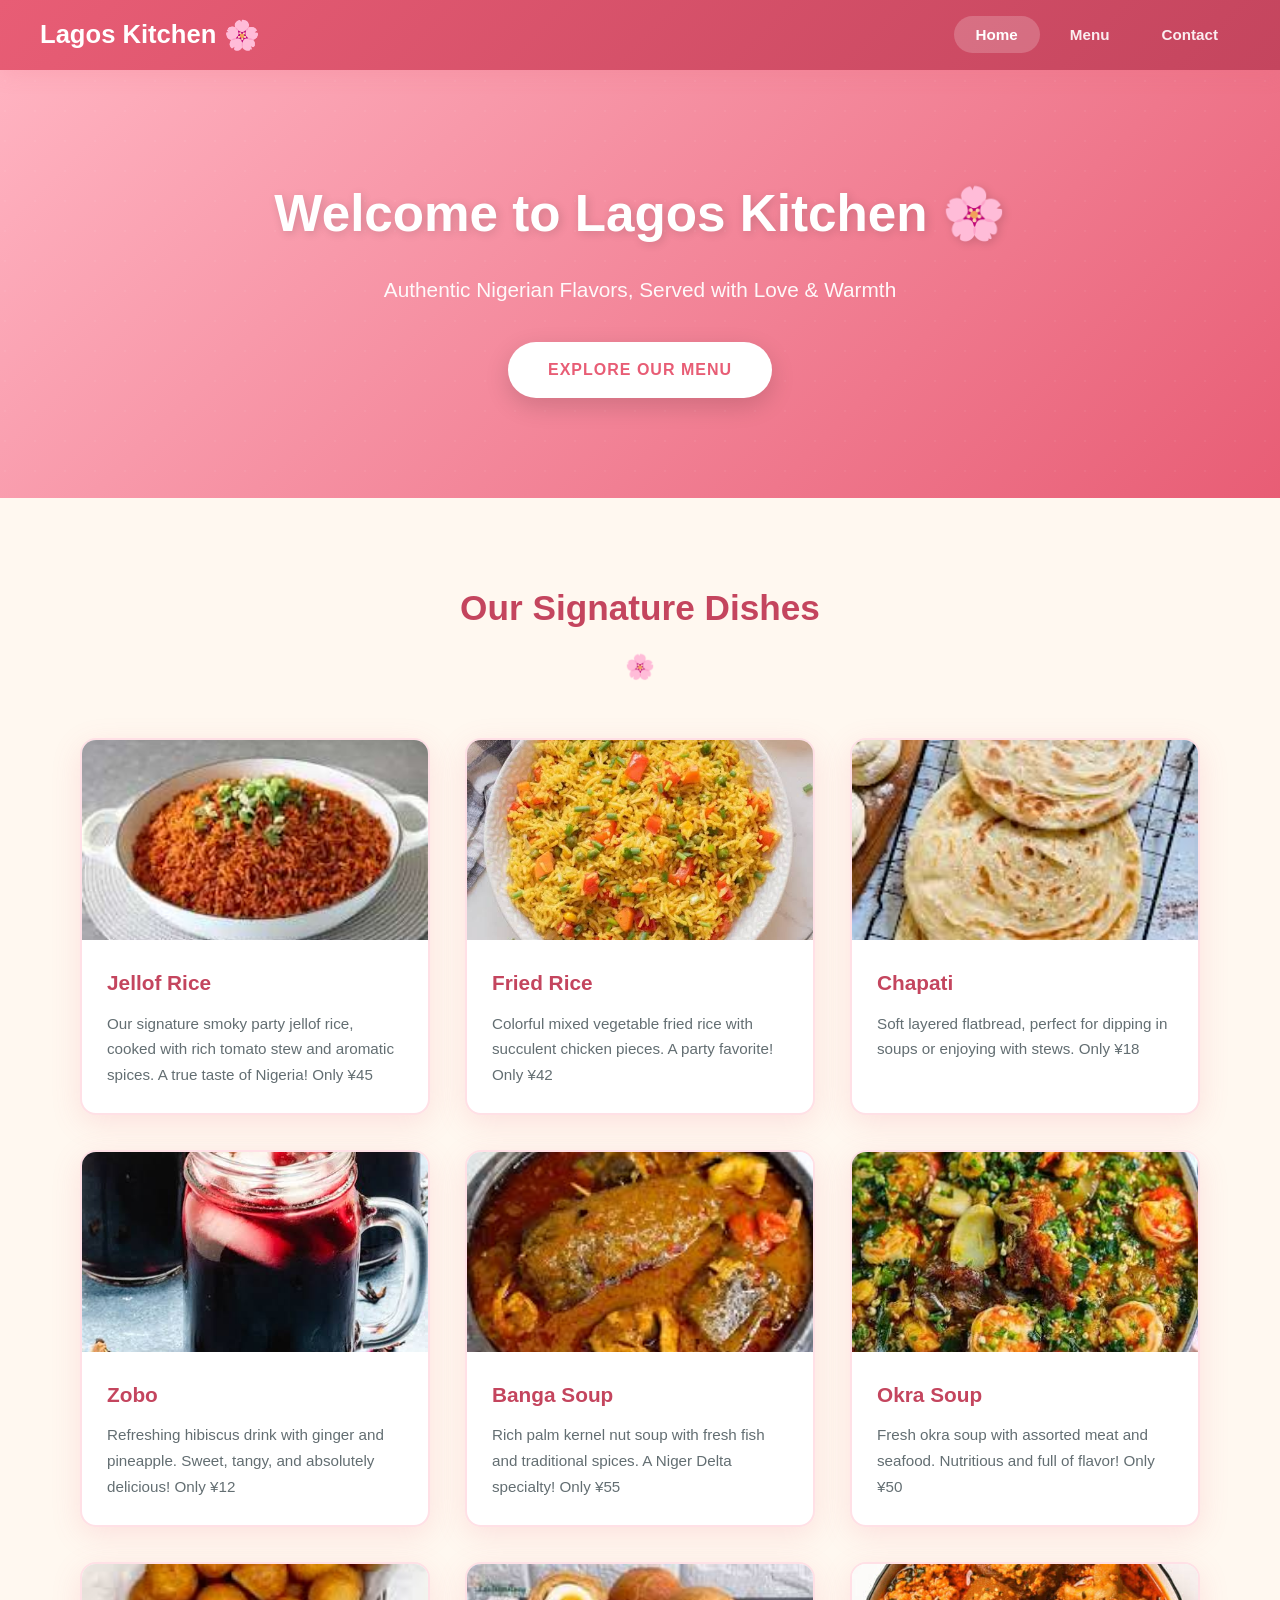
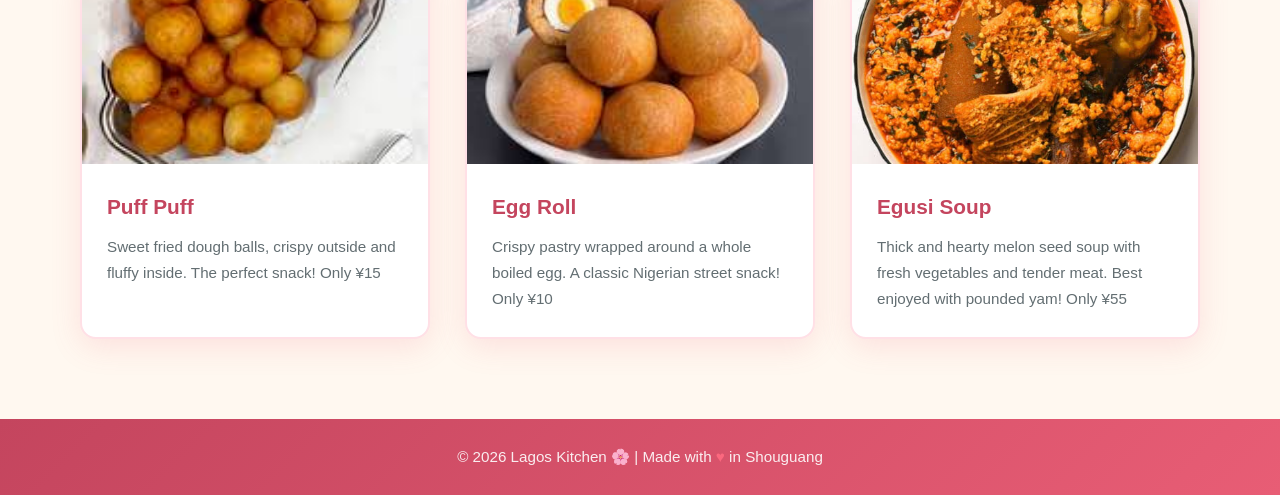
==== commit cccf783e: "index.html" ====
--- a/index.html
+++ b/index.html
@@ -87,13 +87,6 @@
                 </div>
             </div>
             <div class="card">
-                <div class="card-img"><img src="shawama.jpg" alt="Shawama"></div>
-                <div class="card-body">
-                    <h3>Sharwama</h3>
-                    <p>Juicy grilled chicken wrapped in warm flatbread with creamy sauce and fresh veggies. Only ¥35</p>
-                </div>
-            </div>
-            <div class="card">
                 <div class="card-img"><img src="egusi.jpg" alt="egusi.jpg"></div>
                 <div class="card-body">
                     <h3>Egusi Soup</h3>
